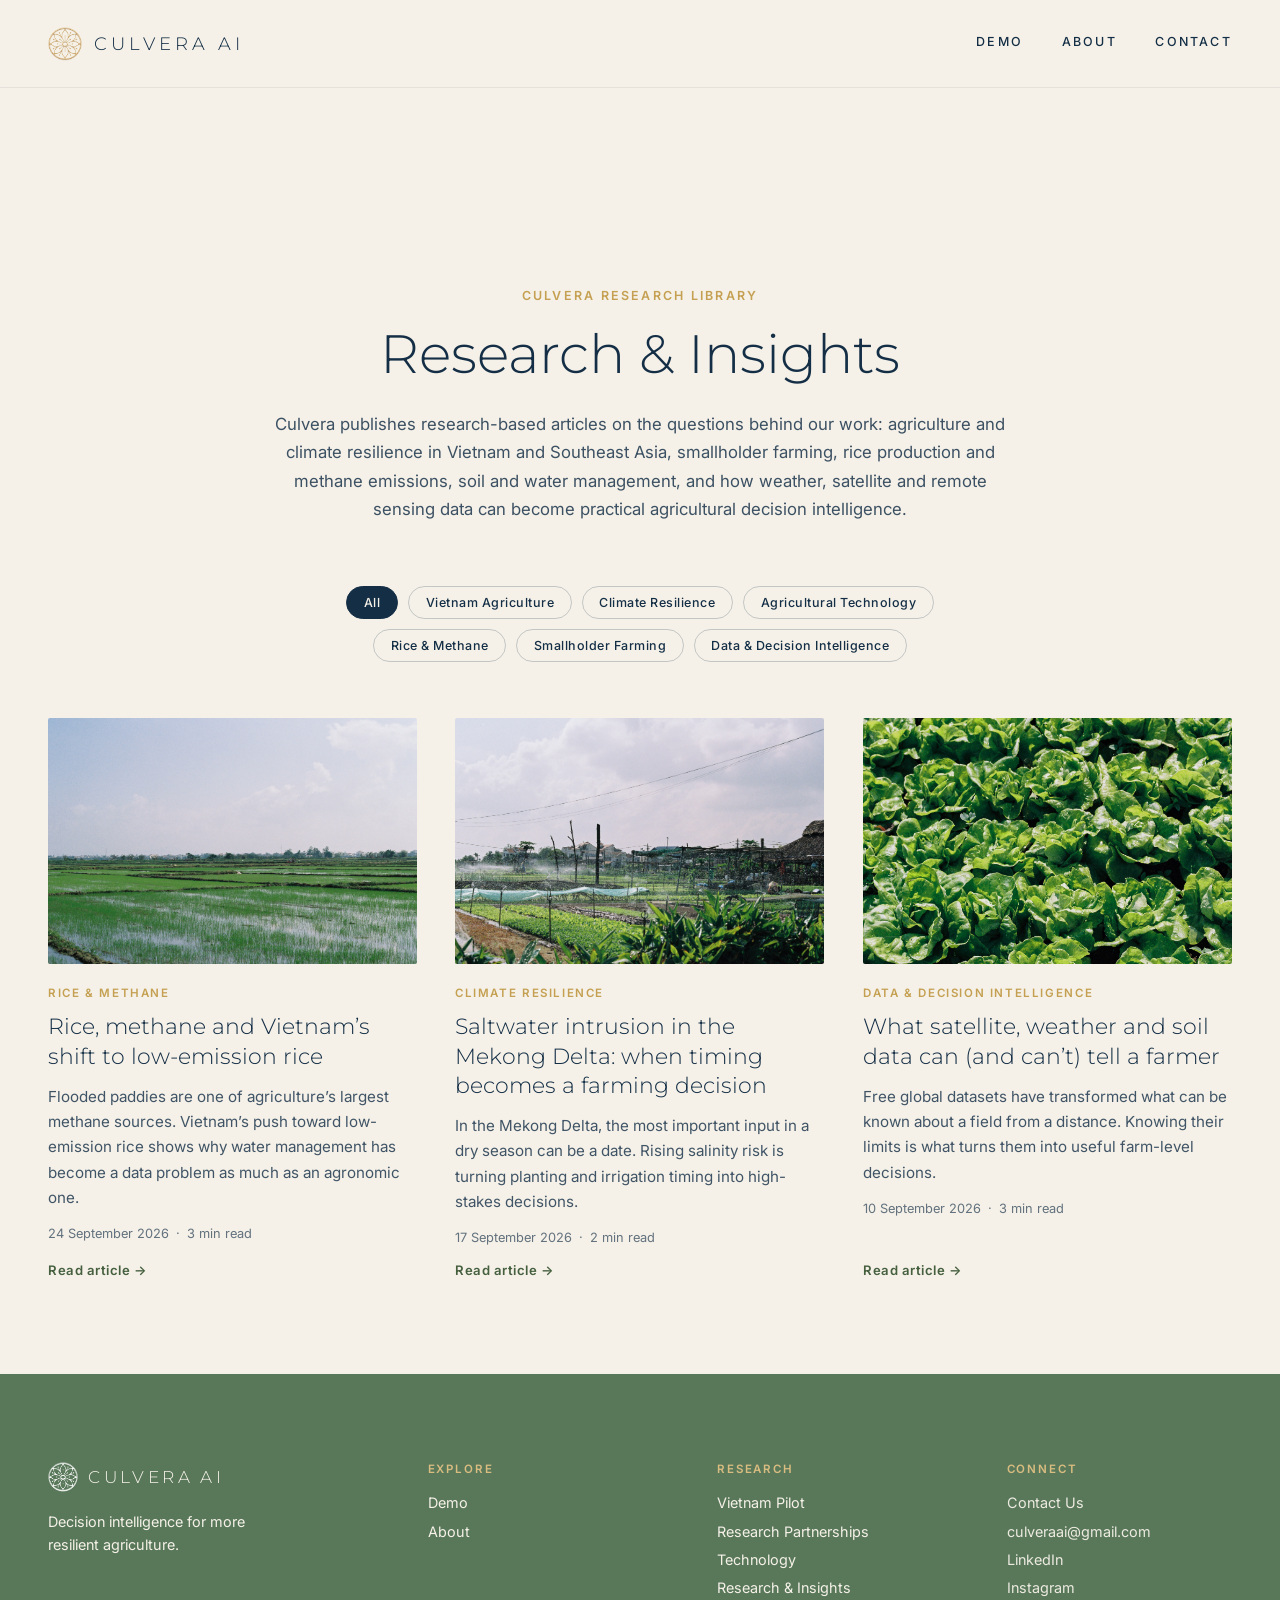
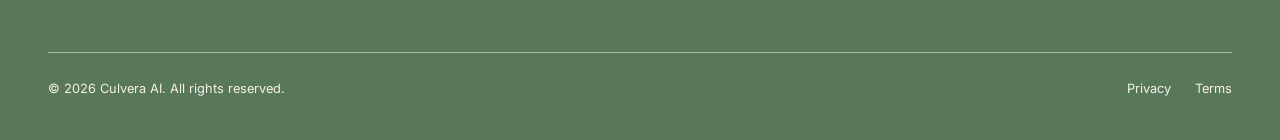
==== research-insights/index.html @ fa3dc75c "Website review updates: Research & Insights, footer, legal pages - Footer: Explore / Research / Conn" ====
<!DOCTYPE html>
<!-- GENERATED by scripts/build-research.mjs from content/research-insights/.
     Do not edit this file by hand; edit the content and re-run the script. -->
<html lang="en">
<head>
  <meta charset="UTF-8" />
  <meta name="viewport" content="width=device-width, initial-scale=1.0" />
  <title>Research &amp; Insights | Culvera AI</title>
  <meta
    name="description"
    content="Research-based articles from Culvera AI on agriculture, climate resilience, rice and methane, smallholder farming, remote sensing and agricultural decision intelligence in Vietnam and Southeast Asia."
  />
  <link rel="canonical" href="/research-insights/" />

  <meta property="og:site_name" content="Culvera AI" />
  <meta property="og:type" content="website" />
  <meta property="og:title" content="Research &amp; Insights | Culvera AI" />
  <meta property="og:description" content="Research-based articles from Culvera AI on agriculture, climate resilience, rice and methane, smallholder farming, remote sensing and agricultural decision intelligence in Vietnam and Southeast Asia." />
  <meta name="twitter:card" content="summary" />

  <link rel="preconnect" href="https://fonts.googleapis.com" />
  <link rel="preconnect" href="https://fonts.gstatic.com" crossorigin />
  <link
    href="https://fonts.googleapis.com/css2?family=Montserrat:wght@300;400;500&family=Inter:wght@400;500;600&display=swap"
    rel="stylesheet"
  />

  <link rel="stylesheet" href="../css/variables.css" />
  <link rel="stylesheet" href="../css/base.css" />
  <link rel="stylesheet" href="../css/hero.css" />
  <link rel="stylesheet" href="../css/footer.css" />
  <link rel="stylesheet" href="../css/contact.css" />
  <link rel="stylesheet" href="../css/about-sections.css" />
  <link rel="stylesheet" href="../css/editorial.css" />

  <script type="application/ld+json">
{
  "@context": "https://schema.org",
  "@type": "CollectionPage",
  "name": "Research & Insights",
  "description": "Research-based articles from Culvera AI on agriculture, climate resilience, rice and methane, smallholder farming, remote sensing and agricultural decision intelligence in Vietnam and Southeast Asia.",
  "hasPart": [
    {
      "@type": "Article",
      "headline": "Rice, methane and Vietnam’s shift to low-emission rice",
      "datePublished": "2026-09-24"
    },
    {
      "@type": "Article",
      "headline": "Saltwater intrusion in the Mekong Delta: when timing becomes a farming decision",
      "datePublished": "2026-09-17"
    },
    {
      "@type": "Article",
      "headline": "What satellite, weather and soil data can (and can’t) tell a farmer",
      "datePublished": "2026-09-10"
    }
  ]
}
  </script>
</head>
<body class="contact-page">

  <header class="site-header site-header--static">
    <a class="site-header__brand" href="../index.html">
      <img
        class="site-header__logo"
        src="../assets/images/logo-gold.png"
        alt=""
      />
      <span class="site-header__wordmark">CULVERA AI</span>
    </a>
    <nav class="site-header__nav" aria-label="Primary">
      <a href="../demo.html">DEMO</a>
      <a href="../about.html">ABOUT</a>
      <a href="../contact.html">CONTACT</a>
    </nav>
  </header>

  <main>
    <section class="contact-hero contact-section insights-hero">
      <div class="contact-hero__inner contact-hero__inner--wide">
        <p class="contact-hero__eyebrow">CULVERA RESEARCH LIBRARY</p>
        <h1 class="contact-hero__title">Research &amp; Insights</h1>
        <p class="contact-hero__body">
          Culvera publishes research-based articles on the questions behind our work:
          agriculture and climate resilience in Vietnam and Southeast Asia, smallholder
          farming, rice production and methane emissions, soil and water management, and
          how weather, satellite and remote sensing data can become practical agricultural
          decision intelligence.
        </p>
      </div>
    </section>

    <section class="contact-section insights" aria-labelledby="insights-heading">
      <h2 class="visually-hidden" id="insights-heading">Latest articles</h2>

      <div class="insights-filters" data-insights-filters role="group" aria-label="Filter articles by topic" hidden>
        <button type="button" class="insights-filter" data-topic="all" aria-pressed="true">All</button>
        <button type="button" class="insights-filter" data-topic="vietnam-agriculture" aria-pressed="false">Vietnam Agriculture</button>
        <button type="button" class="insights-filter" data-topic="climate-resilience" aria-pressed="false">Climate Resilience</button>
        <button type="button" class="insights-filter" data-topic="agricultural-technology" aria-pressed="false">Agricultural Technology</button>
        <button type="button" class="insights-filter" data-topic="rice-and-methane" aria-pressed="false">Rice &amp; Methane</button>
        <button type="button" class="insights-filter" data-topic="smallholder-farming" aria-pressed="false">Smallholder Farming</button>
        <button type="button" class="insights-filter" data-topic="data-and-decision-intelligence" aria-pressed="false">Data &amp; Decision Intelligence</button>
      </div>
      <div class="insights-grid" data-insights-grid data-reveal-group>
        <article class="insight-card" data-topics="rice-and-methane vietnam-agriculture climate-resilience">
          <div class="insight-card__media">
            <img src="../assets/images/photography/rice-paddy-wide.jpg" alt="A wide view of green rice paddies in Vietnam divided by narrow earth banks" loading="lazy" decoding="async" />
          </div>
          <div class="insight-card__body">
            <p class="insight-card__category">Rice &amp; Methane</p>
            <h3 class="insight-card__title">
              <a class="insight-card__link" href="../research-insights/rice-methane-emissions-vietnam/">Rice, methane and Vietnam’s shift to low-emission rice</a>
            </h3>
            <p class="insight-card__excerpt">Flooded paddies are one of agriculture’s largest methane sources. Vietnam’s push toward low-emission rice shows why water management has become a data problem as much as an agronomic one.</p>
            <p class="insight-card__meta">
              <time datetime="2026-09-24">24 September 2026</time>
              <span aria-hidden="true">&middot;</span>
              <span>3 min read</span>
            </p>
            <span class="insight-card__cta" aria-hidden="true">Read article &rarr;</span>
          </div>
        </article>
        <article class="insight-card" data-topics="climate-resilience vietnam-agriculture smallholder-farming">
          <div class="insight-card__media">
            <img src="../assets/images/photography/village-farm.jpg" alt="A small village farm with crops and houses beside the water in rural Vietnam" loading="lazy" decoding="async" />
          </div>
          <div class="insight-card__body">
            <p class="insight-card__category">Climate Resilience</p>
            <h3 class="insight-card__title">
              <a class="insight-card__link" href="../research-insights/mekong-delta-saltwater-intrusion/">Saltwater intrusion in the Mekong Delta: when timing becomes a farming decision</a>
            </h3>
            <p class="insight-card__excerpt">In the Mekong Delta, the most important input in a dry season can be a date. Rising salinity risk is turning planting and irrigation timing into high-stakes decisions.</p>
            <p class="insight-card__meta">
              <time datetime="2026-09-17">17 September 2026</time>
              <span aria-hidden="true">&middot;</span>
              <span>2 min read</span>
            </p>
            <span class="insight-card__cta" aria-hidden="true">Read article &rarr;</span>
          </div>
        </article>
        <article class="insight-card" data-topics="data-and-decision-intelligence agricultural-technology smallholder-farming">
          <div class="insight-card__media">
            <img src="../assets/images/photography/lettuce-rows.jpg" alt="Neat rows of young lettuce growing in dark soil on a smallholder plot" loading="lazy" decoding="async" />
          </div>
          <div class="insight-card__body">
            <p class="insight-card__category">Data &amp; Decision Intelligence</p>
            <h3 class="insight-card__title">
              <a class="insight-card__link" href="../research-insights/satellite-weather-soil-data-farm-decisions/">What satellite, weather and soil data can (and can’t) tell a farmer</a>
            </h3>
            <p class="insight-card__excerpt">Free global datasets have transformed what can be known about a field from a distance. Knowing their limits is what turns them into useful farm-level decisions.</p>
            <p class="insight-card__meta">
              <time datetime="2026-09-10">10 September 2026</time>
              <span aria-hidden="true">&middot;</span>
              <span>3 min read</span>
            </p>
            <span class="insight-card__cta" aria-hidden="true">Read article &rarr;</span>
          </div>
        </article>
      </div>
      <p class="insights-empty" data-insights-empty hidden>No articles on this topic yet.</p>
    </section>
  </main>

  <footer id="site-footer"></footer>

  <script type="module" src="../js/research-filters.js"></script>
  <script type="module" src="../js/footer.js"></script>
  <script type="module" src="../js/scroll-reveal.js"></script>
</body>
</html>
---- css/variables.css ----
/* ==========================================================================
   Culvera AI — Design Tokens & Animation Constants
   --------------------------------------------------------------------------
   Every colour, easing curve and timing value used by the hero/header intro
   lives here. Nothing below is hard-coded elsewhere — tweak a number in this
   file and the whole sequence retimes itself (hero.js reads these at runtime
   via getComputedStyle, so JS and CSS never fall out of sync).
   ========================================================================== */

:root {
  /* ---------- Brand palette ---------- */
  --color-gold: #c5a052;
  --color-gold-bright: #d9bc80;
  --color-turquoise: #48c6c2;
  --color-sand: #ded5c4;
  --color-charcoal: #263238;
  --color-black: #0b0b0a;
  --color-ink: #14130f;

  /* Extended palette — footer, interior pages (contact, about, etc.) */
  --color-navy: #142e46;
  --color-navy-deep: #0e2033;
  --color-field-green: #59785a;
  --color-field-green-deep: #46603f;
  --color-ivory: #f5f1e8;
  --color-ivory-dim: rgba(245, 241, 232, 0.55); /* decorative use only — never body text */
  --color-neutral-warm: #e3dac6; /* muted warm neutral — image/photo placeholders only */

  /* ---------- Typography ----------
     Headings: Montserrat Light everywhere (brand wordmark included).
     Body/nav/UI text: Inter. */
  --font-heading: "Montserrat", -apple-system, "Helvetica Neue", Arial, sans-serif;
  --font-nav: "Inter", -apple-system, "Helvetica Neue", Arial, sans-serif;
  --wordmark-tracking: 0.28em;
  --nav-tracking: 0.18em;

  /* ---------- Easing ----------
     Cinematic, non-bouncy curves only. */
  --ease-out-cinematic: cubic-bezier(0.22, 1, 0.36, 1);
  --ease-in-out-cinematic: cubic-bezier(0.65, 0, 0.35, 1);

  /* ---------- Hero intro timeline ----------
     Every phase below is expressed as a duration. hero.js sums these to
     schedule the sequence, so reordering/retiming the show only ever
     requires editing values here. */

  /* Phase 1 — centered gold logo.
     Three distinct, independently-tunable sizes rather than one scale plus
     a derived multiplier, so "how small it starts", "how big it sits while
     visible", and "how big it grows before dissolving" can each be tuned
     on their own: */
  --hero-logo-fade-in: 1400ms;
  --hero-logo-hold: 850ms;
  --hero-logo-fade-out: 900ms;
  --hero-logo-scale-from: 0.28; /* initial, near-invisible size */
  --hero-logo-scale-to: 0.8; /* size while fully visible / holding */
  --hero-logo-scale-exit: 1.1; /* continues growing into this as it fades out */

  /* Phase 2 — "CULVERA AI" wordmark, gold -> white */
  --hero-wordmark-fade-in: 1100ms;
  --hero-wordmark-color-shift: 1300ms;
  --hero-wordmark-hold: 750ms;
  --hero-wordmark-scale-from: 0.92;
  --hero-wordmark-scale-to: 1;

  /* Phase 2b — tagline ("Farming intelligence for the decisions that
     matter."), same centered spot, fades in as the wordmark fades out */
  --hero-tagline-fade-in: 1000ms;
  --hero-tagline-hold: 900ms;

  /* Phase 3 — collapse into the permanent header */
  --hero-header-transition: 950ms;

  /* Misc */
  --hero-scrim-opacity: 0.28;
  --header-height: 88px;
  --auto-scroll-duration: 1100ms;

  /* ---------- Scroll-reveal + interaction motion ----------
     Shared by the [data-reveal] system (js/scroll-reveal.js) and every
     hover/press micro-interaction sitewide, so retiming the whole site's
     "feel" is still a matter of editing values here, not hunting through
     every CSS file. */
  --reveal-duration: 800ms;
  --reveal-distance: 22px;
  --reveal-stagger-step: 90ms;
  --hover-lift: -4px;
  --hover-duration: 320ms;
  --press-duration: 120ms;
}

/* Reduced-motion overrides: same structural sequence, none of the scale/
   glow drama, no forced auto-scroll. hero.js also reads this media query
   directly for the auto-scroll / scale-transform behaviour it controls
   in JS rather than CSS. */
@media (prefers-reduced-motion: reduce) {
  :root {
    --hero-logo-fade-in: 500ms;
    --hero-logo-hold: 300ms;
    --hero-logo-fade-out: 400ms;
    --hero-logo-scale-from: 1;
    --hero-logo-scale-to: 1;
    --hero-logo-scale-exit: 1;

    --hero-wordmark-fade-in: 450ms;
    --hero-wordmark-color-shift: 500ms;
    --hero-wordmark-hold: 300ms;
    --hero-wordmark-scale-from: 1;
    --hero-wordmark-scale-to: 1;

    --hero-tagline-fade-in: 400ms;
    --hero-tagline-hold: 300ms;

    --hero-header-transition: 400ms;

    --reveal-duration: 1ms;
    --reveal-distance: 0px;
    --reveal-stagger-step: 0ms;
    --hover-lift: 0px;
  }
}
---- css/base.css ----
/* ==========================================================================
   Culvera AI — Base / Reset
   ========================================================================== */

*,
*::before,
*::after {
  box-sizing: border-box;
}

html,
body {
  margin: 0;
  padding: 0;
  width: 100%;
  overflow-x: hidden;
}

body {
  background: var(--color-black);
  color: var(--color-ink);
  font-family: var(--font-nav);
  -webkit-font-smoothing: antialiased;
  text-rendering: optimizeLegibility;
}

img {
  max-width: 100%;
  display: block;
}

a {
  color: inherit;
  text-decoration: none;
}

/* Visually-hidden but still available to assistive tech */
.visually-hidden {
  position: absolute;
  width: 1px;
  height: 1px;
  padding: 0;
  margin: -1px;
  overflow: hidden;
  clip: rect(0, 0, 0, 0);
  white-space: nowrap;
  border: 0;
}

/* ==========================================================================
   Scroll reveal (sitewide)
   --------------------------------------------------------------------------
   js/scroll-reveal.js adds .is-visible the first time a [data-reveal]
   element enters the viewport. A [data-reveal-group] wrapper staggers its
   children via --reveal-index, which the script sets per child. Timing
   lives in css/variables.css (collapsed to ~0 under reduced motion, so this
   degrades to "just visible" rather than skipped/broken).
   ========================================================================== */

[data-reveal] {
  opacity: 0;
  transform: translateY(var(--reveal-distance));
  transition:
    opacity var(--reveal-duration) var(--ease-out-cinematic),
    transform var(--reveal-duration) var(--ease-out-cinematic);
  transition-delay: calc(var(--reveal-index, 0) * var(--reveal-stagger-step));
  will-change: opacity, transform;
}

[data-reveal].is-visible {
  opacity: 1;
  transform: none;
}

/* Photography gets a touch more presence on the way in — a gentle settle
   rather than the plain rise used for text/cards. */
[data-reveal="media"] {
  transform: translateY(calc(var(--reveal-distance) * 0.6)) scale(1.035);
}
---- css/hero.css ----
/* ==========================================================================
   Culvera AI — Hero / Header Intro
   --------------------------------------------------------------------------
   Visual states are driven entirely by a single attribute, [data-hero-stage],
   set on <body> by js/hero.js. Nothing here animates on its own timer — CSS
   only reacts to the current stage, so the whole show can be re-sequenced
   from hero.js without ever touching this file.

   Stages, in order:
     initial        -> nothing but video is visible
     logo           -> centered gold logo fades/scales in, then holds
     logo-out       -> logo fades out (continues a slight scale-up)
     wordmark-gold  -> "CULVERA AI" fades in, centered, in brand gold
     wordmark-white -> wordmark shifts colour from gold to white, then holds
     tagline        -> wordmark fades out; the tagline fades in, centered
     header         -> tagline fades out; header brand + nav fade in
     done           -> resting state, identical visually to "header"
   ========================================================================== */

/* ---------------------------------------------------------------------- */
/* Hero section                                                            */
/* ---------------------------------------------------------------------- */

.hero {
  position: relative;
  width: 100%;
  height: 100vh;
  min-height: 100vh;
  overflow: hidden;
  background: var(--color-black);
}

.hero__video {
  position: absolute;
  inset: 0;
  width: 100%;
  height: 100%;
  object-fit: cover;
  object-position: center;
  z-index: 0;
}

/* Never show native media chrome on the background video — in particular
   the large play button iOS Safari overlays when autoplay is deferred. */
.hero__video::-webkit-media-controls,
.hero__video::-webkit-media-controls-panel,
.hero__video::-webkit-media-controls-overlay-play-button,
.hero__video::-webkit-media-controls-start-playback-button {
  display: none !important;
  -webkit-appearance: none;
}

/* Soft gradient so the centered wordmark / header stay legible over bright
   footage. Kept subtle — this is not meant to darken the video materially. */
.hero__scrim {
  position: absolute;
  inset: 0;
  z-index: 1;
  pointer-events: none;
  background: linear-gradient(
    to bottom,
    rgba(0, 0, 0, calc(var(--hero-scrim-opacity) * 0.9)) 0%,
    rgba(0, 0, 0, calc(var(--hero-scrim-opacity) * 0.35)) 28%,
    rgba(0, 0, 0, calc(var(--hero-scrim-opacity) * 0.35)) 72%,
    rgba(0, 0, 0, calc(var(--hero-scrim-opacity) * 0.9)) 100%
  );
}

/* ---------------------------------------------------------------------- */
/* Centerstage: logo + wordmark share one dead-center anchor point         */
/* ---------------------------------------------------------------------- */

.hero__centerstage {
  position: absolute;
  inset: 0;
  z-index: 2;
  display: flex;
  align-items: center;
  justify-content: center;
  pointer-events: none;
}

.hero__logo,
.hero__wordmark,
.hero__tagline {
  position: absolute;
  top: 50%;
  left: 50%;
  will-change: opacity, transform;
}

.hero__logo {
  width: min(22vw, 180px);
  min-width: 96px;
  transform: translate(-50%, -50%) scale(var(--hero-logo-scale-from));
  opacity: 0;
  transition:
    opacity var(--hero-logo-fade-out) var(--ease-out-cinematic),
    transform var(--hero-logo-fade-out) var(--ease-out-cinematic);
}

body[data-hero-stage="logo"] .hero__logo {
  opacity: 1;
  transform: translate(-50%, -50%) scale(var(--hero-logo-scale-to));
  transition:
    opacity var(--hero-logo-fade-in) var(--ease-out-cinematic),
    transform var(--hero-logo-fade-in) var(--ease-out-cinematic);
}

/* logo-out and every stage after it: hidden, having drifted slightly larger */
body[data-hero-stage="logo-out"] .hero__logo,
body[data-hero-stage="wordmark-gold"] .hero__logo,
body[data-hero-stage="wordmark-white"] .hero__logo,
body[data-hero-stage="header"] .hero__logo,
body[data-hero-stage="done"] .hero__logo {
  opacity: 0;
  transform: translate(-50%, -50%) scale(var(--hero-logo-scale-exit));
}

.hero__wordmark {
  font-family: var(--font-heading);
  font-weight: 300;
  font-size: clamp(2.1rem, 5.5vw, 4.25rem);
  letter-spacing: var(--wordmark-tracking);
  white-space: nowrap;
  color: var(--color-gold);
  opacity: 0;
  transform: translate(-50%, -50%) scale(var(--hero-wordmark-scale-from));
  transition:
    opacity var(--hero-header-transition) var(--ease-out-cinematic),
    transform var(--hero-header-transition) var(--ease-out-cinematic),
    color var(--hero-wordmark-color-shift) var(--ease-in-out-cinematic);
}

body[data-hero-stage="wordmark-gold"] .hero__wordmark {
  opacity: 1;
  color: var(--color-gold);
  transform: translate(-50%, -50%) scale(var(--hero-wordmark-scale-to));
  transition:
    opacity var(--hero-wordmark-fade-in) var(--ease-out-cinematic),
    transform var(--hero-wordmark-fade-in) var(--ease-out-cinematic);
}

body[data-hero-stage="wordmark-white"] .hero__wordmark {
  opacity: 1;
  color: var(--color-ivory);
  transform: translate(-50%, -50%) scale(var(--hero-wordmark-scale-to));
  transition: color var(--hero-wordmark-color-shift) var(--ease-in-out-cinematic);
}

/* tagline and every stage after it: wordmark dissolves back out, mirroring
   the logo's exit */
body[data-hero-stage="tagline"] .hero__wordmark,
body[data-hero-stage="header"] .hero__wordmark,
body[data-hero-stage="done"] .hero__wordmark {
  opacity: 0;
  color: var(--color-ivory);
  transform: translate(-50%, -50%) scale(calc(var(--hero-wordmark-scale-to) * 1.06));
  transition:
    opacity var(--hero-tagline-fade-in) var(--ease-out-cinematic),
    transform var(--hero-tagline-fade-in) var(--ease-out-cinematic);
}

/* The tagline shares the wordmark's exact centered spot and fades in as
   the wordmark fades out. */
.hero__tagline {
  font-family: var(--font-heading);
  font-weight: 300;
  font-size: clamp(1.2rem, 3vw, 1.9rem);
  line-height: 1.35;
  letter-spacing: 0.01em;
  color: var(--color-ivory);
  text-align: center;
  max-width: min(90vw, 40rem);
  opacity: 0;
  transform: translate(-50%, -50%) scale(0.97);
  transition:
    opacity var(--hero-header-transition) var(--ease-out-cinematic),
    transform var(--hero-header-transition) var(--ease-out-cinematic);
}

body[data-hero-stage="tagline"] .hero__tagline {
  opacity: 1;
  transform: translate(-50%, -50%) scale(1);
  transition:
    opacity var(--hero-tagline-fade-in) var(--ease-out-cinematic),
    transform var(--hero-tagline-fade-in) var(--ease-out-cinematic);
}

/* ---------------------------------------------------------------------- */
/* Permanent header (brand mark + nav)                                     */
/* ---------------------------------------------------------------------- */

.site-header {
  position: fixed;
  top: 0;
  left: 0;
  right: 0;
  z-index: 10;
  height: var(--header-height);
  display: flex;
  align-items: center;
  justify-content: space-between;
  padding: 0 clamp(1.25rem, 4vw, 3rem);
  background: transparent;
  pointer-events: none;
}

.site-header__brand,
.site-header__nav {
  opacity: 0;
  transform: translateY(-8px);
  transition:
    opacity var(--hero-header-transition) var(--ease-out-cinematic),
    transform var(--hero-header-transition) var(--ease-out-cinematic);
}

body[data-hero-stage="header"] .site-header,
body[data-hero-stage="done"] .site-header {
  pointer-events: auto;
}

body[data-hero-stage="header"] .site-header__brand,
body[data-hero-stage="done"] .site-header__brand {
  opacity: 1;
  transform: translateY(0);
}

body[data-hero-stage="header"] .site-header__nav,
body[data-hero-stage="done"] .site-header__nav {
  opacity: 1;
  transform: translateY(0);
  transition-delay: 120ms; /* nav settles a beat after the brand mark */
}

.site-header__brand {
  display: flex;
  align-items: center;
  gap: 0.75rem;
  text-decoration: none;
  color: inherit;
  transition: opacity 220ms var(--ease-out-cinematic);
}

.site-header__brand:hover,
.site-header__brand:focus-visible {
  opacity: 0.85;
}

.site-header__logo {
  width: 34px;
  height: 34px;
}

.site-header__wordmark {
  font-family: var(--font-heading);
  font-weight: 300;
  font-size: 1.15rem;
  letter-spacing: 0.22em;
  color: var(--color-ivory);
  white-space: nowrap;
}

.site-header__nav {
  display: flex;
  align-items: center;
  gap: clamp(1.25rem, 3vw, 2.5rem);
}

.site-header__nav a {
  position: relative;
  display: inline-block;
  padding-bottom: 0.3rem;
  font-family: var(--font-nav);
  font-size: 0.78rem;
  font-weight: 500;
  letter-spacing: var(--nav-tracking);
  color: var(--color-ivory);
  opacity: 0.9;
  transition: opacity 220ms var(--ease-out-cinematic);
}

.site-header__nav a::after {
  content: "";
  position: absolute;
  left: 0;
  bottom: 0;
  width: 100%;
  height: 1px;
  background: currentColor;
  transform: scaleX(0);
  transform-origin: right;
  transition: transform 280ms var(--ease-out-cinematic);
}

.site-header__nav a:hover,
.site-header__nav a:focus-visible {
  opacity: 1;
}

.site-header__nav a:hover::after,
.site-header__nav a:focus-visible::after,
.site-header__nav a[aria-current="page"]::after {
  transform: scaleX(1);
  transform-origin: left;
}

@media (max-width: 560px) {
  .site-header__wordmark {
    font-size: 0.95rem;
  }
  .site-header__nav {
    gap: 1rem;
  }
  .site-header__nav a {
    font-size: 0.68rem;
  }
}

/* Below ~480px there isn't room for brand + full nav on one line without
   crowding or wrapping mid-word — stack into two centered rows instead of
   shrinking type past legibility. */
@media (max-width: 480px) {
  .site-header {
    flex-wrap: wrap;
    justify-content: center;
    row-gap: 0.5rem;
    height: auto;
    padding-top: 0.85rem;
    padding-bottom: 0.85rem;
  }

  .site-header__brand {
    order: 1;
  }

  .site-header__nav {
    order: 2;
    width: 100%;
    justify-content: center;
  }
}
---- css/footer.css ----
/* ==========================================================================
   Culvera AI — Global Footer
   --------------------------------------------------------------------------
   Rendered by js/footer.js from js/footer-data.js into <footer id="site-footer">.
   Field Green background, Warm Ivory text, gold reserved for small accents
   and hover states only — restrained, editorial, not a generic SaaS footer.
   ========================================================================== */

.site-footer {
  background: var(--color-field-green);
  color: var(--color-ivory);
}

.site-footer__inner {
  max-width: 1320px;
  margin: 0 auto;
  padding: clamp(3.5rem, 7vw, 5.5rem) clamp(1.5rem, 4vw, 3rem) clamp(2rem, 4vw, 2.75rem);
}

.site-footer__top {
  display: grid;
  grid-template-columns: 1.4fr 1fr 1fr 1fr;
  gap: clamp(2.5rem, 5vw, 4rem);
}

/* ---------------------------------------------------------------------- */
/* Brand column                                                            */
/* ---------------------------------------------------------------------- */

.site-footer__brand {
  display: inline-flex;
  align-items: center;
  gap: 0.65rem;
  margin-bottom: 1.1rem;
}

.site-footer__logo {
  width: 30px;
  height: 30px;
}

.site-footer__wordmark {
  font-family: var(--font-heading);
  font-weight: 300;
  font-size: 1.05rem;
  letter-spacing: 0.2em;
  color: var(--color-ivory);
}

.site-footer__tagline {
  font-family: var(--font-nav);
  font-size: 0.9rem;
  line-height: 1.6;
  color: var(--color-ivory);
  max-width: 26ch;
  margin: 0;
}

/* ---------------------------------------------------------------------- */
/* Link columns                                                            */
/* ---------------------------------------------------------------------- */

.site-footer__heading {
  font-family: var(--font-nav);
  font-size: 0.72rem;
  font-weight: 600;
  letter-spacing: 0.16em;
  text-transform: uppercase;
  color: var(--color-gold-bright);
  margin: 0 0 1.15rem;
}

.site-footer__list {
  list-style: none;
  margin: 0;
  padding: 0;
  display: flex;
  flex-direction: column;
  gap: 0.7rem;
}

.site-footer__list a,
.site-footer__list li {
  font-family: var(--font-nav);
  font-size: 0.9rem;
  color: var(--color-ivory);
}

.site-footer__list a {
  transition: color 220ms var(--ease-out-cinematic);
}

.site-footer__list a:hover,
.site-footer__list a:focus-visible {
  color: var(--color-gold-bright);
}

.site-footer__col--contact .site-footer__list li {
  opacity: 0.95;
}

/* ---------------------------------------------------------------------- */
/* Divider + bottom bar                                                    */
/* ---------------------------------------------------------------------- */

.site-footer__divider {
  height: 1px;
  background: var(--color-ivory-dim);
  margin: clamp(2.5rem, 5vw, 3.5rem) 0 1.75rem;
}

.site-footer__bottom {
  display: flex;
  align-items: center;
  justify-content: space-between;
  gap: 1.5rem;
  flex-wrap: wrap;
}

.site-footer__copyright {
  font-family: var(--font-nav);
  font-size: 0.8rem;
  color: var(--color-ivory);
  margin: 0;
}

.site-footer__legal {
  display: flex;
  gap: 1.5rem;
}

.site-footer__legal a {
  font-family: var(--font-nav);
  font-size: 0.8rem;
  color: var(--color-ivory);
  transition: color 220ms var(--ease-out-cinematic);
}

.site-footer__legal a:hover,
.site-footer__legal a:focus-visible {
  color: var(--color-gold-bright);
}

/* ---------------------------------------------------------------------- */
/* Responsive                                                              */
/* ---------------------------------------------------------------------- */

@media (max-width: 900px) {
  .site-footer__top {
    grid-template-columns: 1fr 1fr;
    row-gap: 2.75rem;
  }
  .site-footer__col--brand {
    grid-column: 1 / -1;
  }
}

@media (max-width: 560px) {
  .site-footer__top {
    grid-template-columns: 1fr;
    row-gap: 2.5rem;
  }
  .site-footer__bottom {
    flex-direction: column;
    align-items: flex-start;
    gap: 1rem;
  }
}
---- css/contact.css ----
/* ==========================================================================
   Culvera AI — Contact page
   --------------------------------------------------------------------------
   Warm Ivory ground, Deep Navy typography, Field Green as a secondary
   accent, gold reserved for small details (eyebrow, focus rings, markers).
   Restrained: thin dividers, understated inputs, no cards, no gradients.
   ========================================================================== */

body.contact-page {
  background: var(--color-ivory);
  color: var(--color-navy);
}

.contact-page main {
  padding-top: var(--header-height);
}

/* ---------------------------------------------------------------------- */
/* Static header variant — same markup/classes as the hero header, just   */
/* always visible and recoloured for a light, non-video background.        */
/* (hero.css is left untouched; this is additive, page-scoped.)            */
/* ---------------------------------------------------------------------- */

.site-header--static {
  position: sticky;
  background: rgba(245, 241, 232, 0.92);
  backdrop-filter: blur(6px);
  border-bottom: 1px solid rgba(30, 42, 53, 0.08);
  /* hero.css defaults .site-header to pointer-events: none and only
     re-enables it for body[data-hero-stage="header"|"done"] — which only
     ever exists on index.html. Every page using this static variant needs
     its own override, or the header is genuinely unclickable. */
  pointer-events: auto;
}

.site-header--static .site-header__brand,
.site-header--static .site-header__nav {
  opacity: 1;
  transform: none;
  transition: none;
}

.site-header--static .site-header__wordmark {
  color: var(--color-navy);
}

.site-header--static .site-header__nav a {
  color: var(--color-navy);
  opacity: 1;
}

.site-header--static .site-header__nav a:hover,
.site-header--static .site-header__nav a:focus-visible {
  color: var(--color-field-green-deep);
}

.site-header--static .site-header__nav a[aria-current="page"] {
  color: var(--color-gold);
}

/* ---------------------------------------------------------------------- */
/* Section shell                                                           */
/* ---------------------------------------------------------------------- */

.contact-section {
  max-width: 1320px;
  margin: 0 auto;
  padding: clamp(3rem, 6vw, 5rem) clamp(1.5rem, 4vw, 3rem);
}

/* ---------------------------------------------------------------------- */
/* About page — full-bleed photo hero with overlaid text                   */
/* ---------------------------------------------------------------------- */

.about-photo-hero {
  position: relative;
  width: 100%;
  min-height: 85vh;
  display: flex;
  align-items: center;
  justify-content: center;
  overflow: hidden;
}

.about-photo-hero__media {
  position: absolute;
  inset: 0;
}

.about-photo-hero__media img {
  width: 100%;
  height: 100%;
  object-fit: cover;
  display: block;
}

.about-photo-hero__scrim {
  position: absolute;
  inset: 0;
  background: linear-gradient(
    to bottom,
    rgba(14, 32, 51, 0.75) 0%,
    rgba(14, 32, 51, 0.4) 45%,
    rgba(14, 32, 51, 0.75) 100%
  );
}

.about-photo-hero__content {
  position: relative;
  z-index: 1;
  max-width: 66rem;
  text-align: center;
  padding: clamp(6rem, 12vw, 9rem) clamp(1.5rem, 4vw, 3rem);
}

.about-photo-hero__eyebrow {
  font-family: var(--font-nav);
  font-size: 0.78rem;
  font-weight: 600;
  letter-spacing: var(--nav-tracking);
  color: var(--color-gold-bright);
  margin: 0 0 1.25rem;
}

.about-photo-hero__title {
  font-family: var(--font-heading);
  font-weight: 300;
  font-size: clamp(2.2rem, 4.8vw, 3.4rem);
  line-height: 1.15;
  color: var(--color-ivory);
  margin: 0 0 1.5rem;
}

.about-photo-hero__body {
  font-family: var(--font-nav);
  font-size: 1.05rem;
  line-height: 1.7;
  color: var(--color-ivory);
  opacity: 0.92;
  margin: 0 auto 1.25rem;
  max-width: 46rem;
}

.about-photo-hero__body:last-child {
  margin-bottom: 0;
}

/* ---------------------------------------------------------------------- */
/* Contact hero / editorial intro                                          */
/* ---------------------------------------------------------------------- */

.contact-hero {
  padding-top: clamp(4.5rem, 9vw, 7rem);
  padding-bottom: clamp(2rem, 4vw, 3rem);
  text-align: center;
}

.contact-hero__inner {
  max-width: 66rem;
  margin: 0 auto;
}

.contact-hero__eyebrow {
  font-family: var(--font-nav);
  font-size: 0.78rem;
  font-weight: 600;
  letter-spacing: var(--nav-tracking);
  color: var(--color-gold);
  margin: 0 0 1.25rem;
}

.contact-hero__title {
  font-family: var(--font-heading);
  font-weight: 300;
  font-size: clamp(2.2rem, 4.8vw, 3.4rem);
  line-height: 1.15;
  color: var(--color-navy);
  margin: 0 0 1.5rem;
}

/* Contact page heading — sized/widened to stay on one line on any screen
   roomy enough for a heading this size at all; still wraps gracefully on
   the smallest phones rather than overflowing. */
.contact-hero__title--nowrap {
  font-size: clamp(1.5rem, 4.4vw, 2.9rem);
}

.contact-hero__inner--wide {
  max-width: 54rem;
}

@media (min-width: 540px) {
  .contact-hero__title--nowrap {
    white-space: nowrap;
  }
}

.contact-hero__body {
  font-family: var(--font-nav);
  font-size: 1.05rem;
  line-height: 1.7;
  color: var(--color-navy);
  opacity: 0.82;
  margin: 0 auto;
  max-width: 46rem;
}

.contact-hero__links {
  font-family: var(--font-nav);
  font-size: 0.92rem;
  color: var(--color-navy);
  opacity: 0.75;
  margin: 1.75rem 0 0;
}

.contact-hero__links a {
  color: var(--color-field-green-deep);
  text-underline-offset: 3px;
  text-decoration: underline;
  text-decoration-color: rgba(89, 120, 90, 0.35);
}

.contact-hero__links a:hover,
.contact-hero__links a:focus-visible {
  color: var(--color-gold);
  text-decoration-color: currentColor;
}

/* ---------------------------------------------------------------------- */
/* Contact info + form — two columns                                       */
/* ---------------------------------------------------------------------- */

.contact-grid {
  display: grid;
  grid-template-columns: minmax(0, 0.85fr) minmax(0, 1.15fr);
  gap: clamp(3rem, 6vw, 5.5rem);
  align-items: start;
}

.contact-info__heading {
  font-family: var(--font-heading);
  font-weight: 300;
  font-size: clamp(1.6rem, 3vw, 2rem);
  color: var(--color-navy);
  margin: 0 0 1rem;
}

.contact-info__body {
  font-family: var(--font-nav);
  font-size: 0.98rem;
  line-height: 1.7;
  color: var(--color-navy);
  opacity: 0.82;
  margin: 0 0 2.25rem;
  max-width: 34rem;
}

.contact-info__list {
  display: grid;
  gap: 1.5rem;
  margin: 0 0 2rem;
  padding: 0;
}

.contact-info__list dt {
  font-family: var(--font-nav);
  font-size: 0.72rem;
  font-weight: 600;
  letter-spacing: 0.14em;
  text-transform: uppercase;
  color: var(--color-field-green-deep);
  margin: 0 0 0.3rem;
}

.contact-info__list dd {
  font-family: var(--font-nav);
  font-size: 1.02rem;
  color: var(--color-navy);
  margin: 0;
}

.contact-info__list a {
  color: var(--color-navy);
  border-bottom: 1px solid rgba(30, 42, 53, 0.25);
  transition: color 220ms var(--ease-out-cinematic), border-color 220ms var(--ease-out-cinematic);
}

.contact-info__list a:hover,
.contact-info__list a:focus-visible {
  color: var(--color-gold);
  border-color: currentColor;
}

.contact-info__note {
  font-family: var(--font-nav);
  font-size: 0.85rem;
  color: var(--color-navy);
  opacity: 0.6;
  padding-top: 1.5rem;
  border-top: 1px solid rgba(30, 42, 53, 0.12);
}

/* ---------------------------------------------------------------------- */
/* Form                                                                    */
/* ---------------------------------------------------------------------- */

.contact-form {
  display: grid;
  gap: 1.4rem;
}

.contact-form__row {
  display: grid;
  grid-template-columns: 1fr 1fr;
  gap: 1.4rem;
}

.form-field {
  display: flex;
  flex-direction: column;
  gap: 0.5rem;
}

.form-field label {
  font-family: var(--font-nav);
  font-size: 0.78rem;
  font-weight: 600;
  letter-spacing: 0.06em;
  color: var(--color-navy);
}

.form-field .form-field__optional {
  font-weight: 400;
  opacity: 0.55;
  text-transform: none;
  letter-spacing: 0;
}

.form-field input,
.form-field select,
.form-field textarea {
  font-family: var(--font-nav);
  font-size: 0.98rem;
  color: var(--color-navy);
  background: transparent;
  border: 1px solid rgba(30, 42, 53, 0.28);
  border-radius: 4px;
  padding: 0.75rem 0.9rem;
  transition: border-color 200ms var(--ease-out-cinematic), box-shadow 200ms var(--ease-out-cinematic);
}

.form-field textarea {
  resize: vertical;
  min-height: 8.5rem;
}

.form-field input::placeholder,
.form-field textarea::placeholder {
  color: rgba(30, 42, 53, 0.4);
}

.form-field input:hover,
.form-field select:hover,
.form-field textarea:hover {
  border-color: rgba(30, 42, 53, 0.45);
}

.form-field input:focus-visible,
.form-field select:focus-visible,
.form-field textarea:focus-visible {
  outline: none;
  border-color: var(--color-gold);
  box-shadow: 0 0 0 3px rgba(205, 164, 94, 0.18);
}

.form-field input[aria-invalid="true"],
.form-field select[aria-invalid="true"],
.form-field textarea[aria-invalid="true"] {
  border-color: #b0453a;
}

.form-field__error {
  min-height: 1.1em;
  font-family: var(--font-nav);
  font-size: 0.8rem;
  color: #b0453a;
}

.contact-form__submit {
  display: flex;
  align-items: center;
  gap: 1.25rem;
  margin-top: 0.5rem;
}

.contact-form__button {
  font-family: var(--font-nav);
  font-size: 0.82rem;
  font-weight: 600;
  letter-spacing: 0.14em;
  text-transform: uppercase;
  color: var(--color-ivory);
  background: var(--color-navy);
  border: none;
  border-radius: 4px;
  padding: 0.95rem 2.1rem;
  cursor: pointer;
  transition: background var(--hover-duration) var(--ease-out-cinematic), transform var(--hover-duration) var(--ease-out-cinematic), box-shadow var(--hover-duration) var(--ease-out-cinematic);
}

.contact-form__button:hover,
.contact-form__button:focus-visible {
  background: var(--color-field-green-deep);
  transform: translateY(var(--hover-lift));
  box-shadow: 0 14px 28px -18px rgba(20, 46, 70, 0.5);
}

.contact-form__button:active {
  transform: translateY(calc(var(--hover-lift) * 0.35));
  transition-duration: var(--press-duration);
}

.contact-form__button:disabled {
  cursor: progress;
  opacity: 0.75;
  transform: none;
  box-shadow: none;
}

.contact-form__status {
  font-family: var(--font-nav);
  font-size: 0.88rem;
  min-height: 1.4em;
}

.contact-form__status[data-tone="success"] {
  color: var(--color-field-green-deep);
}

.contact-form__status[data-tone="error"] {
  color: #b0453a;
}

@media (max-width: 900px) {
  .contact-grid {
    grid-template-columns: 1fr;
    gap: 3rem;
  }
}

@media (max-width: 560px) {
  .contact-form__row {
    grid-template-columns: 1fr;
  }
}

/* ---------------------------------------------------------------------- */
/* FAQ                                                                     */
/* ---------------------------------------------------------------------- */

.faq-section {
  border-top: 1px solid rgba(30, 42, 53, 0.12);
}

.faq-section__heading {
  font-family: var(--font-heading);
  font-weight: 300;
  font-size: clamp(1.8rem, 3.5vw, 2.4rem);
  color: var(--color-navy);
  margin: 0 0 0.85rem;
  text-align: center;
}

.faq-section__intro {
  font-family: var(--font-nav);
  font-size: 1rem;
  color: var(--color-navy);
  opacity: 0.78;
  text-align: center;
  max-width: 46rem;
  margin: 0 auto 3rem;
}

.faq-list {
  max-width: 48rem;
  margin: 0 auto;
  display: flex;
  flex-direction: column;
}

.faq-item {
  border-bottom: 1px solid rgba(30, 42, 53, 0.14);
}

.faq-item summary {
  list-style: none;
  cursor: pointer;
  display: flex;
  align-items: center;
  justify-content: space-between;
  gap: 1.5rem;
  padding: 1.35rem 0.15rem;
  border-radius: 4px;
  transition: padding-left var(--hover-duration) var(--ease-out-cinematic), background var(--hover-duration) var(--ease-out-cinematic);
}

.faq-item summary:hover,
.faq-item summary:focus-visible {
  padding-left: 0.6rem;
  background: rgba(197, 160, 82, 0.06);
}

.faq-item summary:focus-visible {
  outline: 2px solid var(--color-gold);
  outline-offset: -2px;
}

.faq-item summary::-webkit-details-marker {
  display: none;
}

.faq-item summary h3 {
  font-family: var(--font-nav);
  font-size: 1rem;
  font-weight: 600;
  color: var(--color-navy);
  margin: 0;
}

.faq-item__icon {
  flex: none;
  width: 1rem;
  height: 1rem;
  position: relative;
}

.faq-item__icon::before,
.faq-item__icon::after {
  content: "";
  position: absolute;
  background: var(--color-gold);
  border-radius: 1px;
  transition: transform 260ms var(--ease-in-out-cinematic);
}

.faq-item__icon::before {
  top: 50%;
  left: 0;
  width: 100%;
  height: 1.5px;
  transform: translateY(-50%);
}

.faq-item__icon::after {
  left: 50%;
  top: 0;
  height: 100%;
  width: 1.5px;
  transform: translateX(-50%);
}

.faq-item[open] .faq-item__icon::after {
  transform: translateX(-50%) rotate(90deg) scaleY(0);
}

.faq-item__answer p {
  font-family: var(--font-nav);
  font-size: 0.95rem;
  line-height: 1.7;
  color: var(--color-navy);
  opacity: 0.82;
  margin: 0;
  padding: 0 0.15rem 1.5rem;
  max-width: 48rem;
}
---- css/about-sections.css ----
/* ==========================================================================
   Culvera AI — "About the company" sections
   --------------------------------------------------------------------------
   Shared by the homepage (directly below the hero) and the About page.
   Rendered by js/components/why-culvera.js, why-vietnam.js, goals-section.js,
   tech-statement.js and founder-grid.js from js/data/*.js.

   Warm Ivory throughout, Deep Navy for type, Field Green + Gold reserved
   for small accents. No cards, no gradients — rhythm comes from generous
   spacing, a consistent content width, and thin dividers between sections.
   ========================================================================== */

.why-culvera-section,
.why-vietnam-section,
.goals-section,
.tech-statement,
.founders-section {
  background: var(--color-ivory);
}

.section-inner {
  max-width: 1320px;
  margin: 0 auto;
  padding-left: clamp(1.5rem, 4vw, 3rem);
  padding-right: clamp(1.5rem, 4vw, 3rem);
}

.eyebrow {
  font-family: var(--font-nav);
  font-size: 0.78rem;
  font-weight: 600;
  letter-spacing: var(--nav-tracking);
  color: var(--color-gold);
  margin: 0 0 1.25rem;
}

/* ---------------------------------------------------------------------- */
/* Why Culvera — centered editorial intro                                  */
/* ---------------------------------------------------------------------- */

.why-culvera-section {
  padding: clamp(5rem, 10vw, 8rem) 0 clamp(4rem, 8vw, 6rem);
  text-align: center;
}

.why-culvera__inner {
  max-width: 54rem;
}

.why-culvera-section .eyebrow {
  text-align: center;
}

.why-culvera__heading {
  font-family: var(--font-heading);
  font-weight: 300;
  font-size: clamp(2rem, 4.5vw, 3rem);
  line-height: 1.2;
  color: var(--color-navy);
  margin: 0 0 2.25rem;
}

.why-culvera__body {
  display: grid;
  gap: 1.4rem;
  text-align: left;
}

.why-culvera__body p {
  font-family: var(--font-nav);
  font-size: 1.02rem;
  line-height: 1.75;
  color: var(--color-navy);
  opacity: 0.82;
  margin: 0;
}

/* Make Culvera's short standalone line ("...help close that gap.") read as
   its own beat rather than blending into the paragraph above/below it. */
.why-culvera__body p:nth-child(2) {
  font-family: var(--font-heading);
  font-size: 1.25rem;
  color: var(--color-field-green-deep);
  opacity: 1;
  text-align: center;
  margin: 0.5rem 0;
}

/* ---------------------------------------------------------------------- */
/* Why Vietnam — full-width heading, small photo left / centered copy right */
/* ---------------------------------------------------------------------- */

.why-vietnam-section {
  padding: clamp(4rem, 8vw, 6rem) 0;
  border-top: 1px solid rgba(30, 42, 53, 0.1);
}

/* Sized to its content (fixed photo width + a capped text width) rather
   than stretched across the full section, then centered as one block —
   that's what keeps the gap from the left screen edge to the photo equal
   to the gap from the right screen edge to the text, instead of the text
   column stretching to fill leftover space on one side only. */
.why-vietnam__grid {
  display: grid;
  grid-template-columns: 16rem minmax(0, 48rem);
  gap: clamp(2rem, 5vw, 3.5rem);
  align-items: start;
  margin-top: clamp(2rem, 5vw, 3rem);
  width: fit-content;
  margin-left: auto;
  margin-right: auto;
}

.why-vietnam__heading {
  font-family: var(--font-heading);
  font-weight: 300;
  font-size: clamp(1.8rem, 3.5vw, 2.4rem);
  color: var(--color-navy);
  margin: 0 auto;
  max-width: 44rem;
  text-align: center;
}

/* Small, uncropped photo — kept at its natural portrait shape and its own
   natural height rather than stretched to match the text column. */
.why-vietnam__media {
  margin: 0;
}

.why-vietnam__media img {
  width: 100%;
  height: auto;
  display: block;
}

.why-vietnam__body {
  display: grid;
  gap: 1.4rem;
  text-align: left;
}

.why-vietnam__body p {
  font-family: var(--font-nav);
  font-size: 1rem;
  line-height: 1.75;
  color: var(--color-navy);
  opacity: 0.82;
  margin: 0;
  max-width: 48rem;
}

@media (max-width: 800px) {
  .why-vietnam__grid {
    grid-template-columns: 1fr;
    gap: 1.75rem;
    width: auto;
    margin-left: 0;
    margin-right: 0;
  }

  .why-vietnam__media {
    max-width: 16rem;
  }
}

/* Mobile only: centre the stacked photo within the content width. */
@media (max-width: 560px) {
  .why-vietnam__media {
    margin-left: auto;
    margin-right: auto;
  }
}

/* ---------------------------------------------------------------------- */
/* Our Goal                                                                 */
/* ---------------------------------------------------------------------- */

.goals-section {
  padding: clamp(4rem, 8vw, 6rem) 0;
  border-top: 1px solid rgba(30, 42, 53, 0.1);
}

.goals__intro {
  text-align: center;
  max-width: 48rem;
  margin-bottom: clamp(3rem, 6vw, 4.5rem);
}

.goals-section .eyebrow {
  text-align: center;
}

.goals__statement {
  font-family: var(--font-heading);
  font-weight: 300;
  font-size: clamp(1.9rem, 4vw, 2.6rem);
  line-height: 1.25;
  color: var(--color-navy);
  margin: 0;
}

.goals__grid {
  display: grid;
  grid-template-columns: repeat(3, minmax(0, 1fr));
  gap: clamp(2.5rem, 5vw, 3.5rem);
}

.goal {
  padding-top: 1.5rem;
  border-top: 2px solid var(--color-gold);
}

.goal__index {
  display: block;
  font-family: var(--font-nav);
  font-size: 0.78rem;
  font-weight: 600;
  letter-spacing: 0.12em;
  color: var(--color-field-green-deep);
  margin-bottom: 0.85rem;
}

.goal__title {
  font-family: var(--font-heading);
  font-weight: 300;
  font-size: 1.3rem;
  color: var(--color-navy);
  margin: 0 0 0.75rem;
}

.goal__body {
  font-family: var(--font-nav);
  font-size: 0.95rem;
  line-height: 1.7;
  color: var(--color-navy);
  opacity: 0.8;
  margin: 0;
}

@media (max-width: 800px) {
  .goals__grid {
    grid-template-columns: 1fr;
    gap: 2.5rem;
  }
}

/* ---------------------------------------------------------------------- */
/* Technology statement — one restrained line                              */
/* ---------------------------------------------------------------------- */

.tech-statement {
  padding: clamp(2.75rem, 5vw, 3.75rem) 0;
  text-align: center;
}

.tech-statement__text {
  position: relative;
  display: inline-block;
  font-family: var(--font-nav);
  font-size: 0.92rem;
  font-weight: 500;
  letter-spacing: 0.06em;
  color: var(--color-field-green-deep);
  margin: 0;
  padding-top: 1.75rem;
}

.tech-statement__text::before {
  content: "";
  position: absolute;
  top: 0;
  left: 50%;
  transform: translateX(-50%);
  width: 42px;
  height: 2px;
  background: var(--color-gold);
}

/* ---------------------------------------------------------------------- */
/* Meet our founders                                                        */
/* ---------------------------------------------------------------------- */

.founders-section {
  padding: clamp(4rem, 8vw, 6rem) 0 clamp(5rem, 10vw, 7.5rem);
  border-top: 1px solid rgba(30, 42, 53, 0.1);
}

.founders__intro {
  text-align: center;
  max-width: 46rem;
  margin: 0 auto clamp(3rem, 6vw, 4.5rem);
}

.founders-section .eyebrow {
  text-align: center;
}

.founders__heading {
  font-family: var(--font-heading);
  font-weight: 300;
  font-size: clamp(1.9rem, 4vw, 2.6rem);
  color: var(--color-navy);
  margin: 0 0 1rem;
}

.founders__lede {
  font-family: var(--font-nav);
  font-size: 1rem;
  line-height: 1.7;
  color: var(--color-navy);
  opacity: 0.8;
  margin: 0;
}

.founders__grid {
  max-width: 1320px;
  margin: 0 auto;
  padding: 0 clamp(1.5rem, 4vw, 3rem);
  display: grid;
  grid-template-columns: repeat(3, minmax(0, 1fr));
  gap: clamp(2.5rem, 4vw, 3rem);
}

.founder-card {
  display: flex;
  flex-direction: column;
}

.founder-card__photo-frame {
  overflow: hidden;
  border-radius: 2px;
  margin-bottom: 1.5rem;
  background: var(--color-ivory);
}

.founder-card__photo {
  width: 100%;
  aspect-ratio: 4 / 5;
  object-fit: cover;
  display: block;
  transform: scale(var(--photo-scale, 1));
  transition: transform 480ms var(--ease-out-cinematic);
}

.founder-card:hover .founder-card__photo,
.founder-card:focus-within .founder-card__photo {
  transform: scale(calc(var(--photo-scale, 1) * 1.05));
}

.founder-card__photo--placeholder {
  display: flex;
  align-items: center;
  justify-content: center;
  background: var(--color-neutral-warm);
}

.founder-card__photo--placeholder span {
  font-family: var(--font-nav);
  font-size: 0.78rem;
  letter-spacing: 0.1em;
  text-transform: uppercase;
  color: rgba(30, 42, 53, 0.45);
}

.founder-card__name {
  font-family: var(--font-heading);
  font-weight: 300;
  font-size: 1.25rem;
  color: var(--color-navy);
  text-align: center;
  margin: 0 0 0.85rem;
}

.founder-card__bio {
  font-family: var(--font-nav);
  font-size: 0.92rem;
  line-height: 1.7;
  color: var(--color-navy);
  opacity: 0.78;
  text-align: left;
  margin: 0;
}

@media (max-width: 800px) {
  .founders__grid {
    grid-template-columns: 1fr;
    gap: 3rem;
    max-width: 26rem;
  }
}

/* Mobile only: centre bios to match the centred names and photos. */
@media (max-width: 560px) {
  .founder-card__bio {
    text-align: center;
  }
}

/* ---------------------------------------------------------------------- */
/* About page — minimal editorial intro (reuses .contact-hero visual       */
/* language from css/contact.css, which about.html also links)             */
/* ---------------------------------------------------------------------- */

.about-hero {
  padding-top: clamp(4.5rem, 9vw, 7rem);
}

/* ---------------------------------------------------------------------- */
/* Homepage-only: header recolours once scrolled past the hero onto the    */
/* Warm Ivory content below (see js/header-scroll-mode.js). The header's   */
/* own visibility/opacity is still governed entirely by [data-hero-stage]  */
/* in hero.css — this only ever changes its colour scheme.                 */
/* ---------------------------------------------------------------------- */

.site-header {
  transition: background 260ms var(--ease-out-cinematic), box-shadow 260ms var(--ease-out-cinematic), border-color 260ms var(--ease-out-cinematic);
}

body[data-header-mode="light"] .site-header {
  background: rgba(245, 241, 232, 0.92);
  backdrop-filter: blur(6px);
  border-bottom: 1px solid rgba(30, 42, 53, 0.08);
  box-shadow: 0 8px 24px -18px rgba(20, 46, 70, 0.35);
}

body[data-header-mode="light"] .site-header__wordmark {
  color: var(--color-navy);
}

body[data-header-mode="light"] .site-header__nav a {
  color: var(--color-navy);
}

body[data-header-mode="light"] .site-header__nav a:hover,
body[data-header-mode="light"] .site-header__nav a:focus-visible {
  color: var(--color-field-green-deep);
}
---- css/editorial.css ----
/* ==========================================================================
   Culvera AI — Editorial pages
   --------------------------------------------------------------------------
   Research & Insights (library grid, article cards, article pages) and
   long-form text pages (Privacy, Terms). Loaded alongside contact.css,
   whose static header and .contact-hero editorial intro these pages reuse.

   Same restraint as the rest of the site: Warm Ivory ground, Deep Navy
   type, Montserrat Light headings, gold for small labels and accents only.
   No shadows or product-card chrome — cards are image + type + whitespace.
   ========================================================================== */

/* ---------------------------------------------------------------------- */
/* Research & Insights — library intro + topic filters                     */
/* ---------------------------------------------------------------------- */

.insights-hero {
  padding-bottom: clamp(1rem, 2vw, 1.5rem);
}

.insights {
  padding-top: clamp(1.5rem, 3vw, 2.5rem);
  padding-bottom: clamp(4rem, 8vw, 6rem);
}

.insights-filters {
  display: flex;
  flex-wrap: wrap;
  justify-content: center;
  gap: 0.6rem;
  margin: 0 auto clamp(2.5rem, 5vw, 3.5rem);
  max-width: 44rem;
}

.insights-filters[hidden] {
  display: none;
}

.insights-filter {
  font-family: var(--font-nav);
  font-size: 0.78rem;
  font-weight: 500;
  letter-spacing: 0.04em;
  color: var(--color-navy);
  background: transparent;
  border: 1px solid rgba(20, 46, 70, 0.22);
  border-radius: 999px;
  padding: 0.5rem 1.05rem;
  cursor: pointer;
  transition:
    border-color var(--hover-duration) var(--ease-out-cinematic),
    background-color var(--hover-duration) var(--ease-out-cinematic),
    color var(--hover-duration) var(--ease-out-cinematic);
}

/* Phones: one swipeable row instead of several wrapped lines. The strip
   bleeds to the screen edges and scrolls within itself, never the page. */
@media (max-width: 640px) {
  .insights-filters {
    flex-wrap: nowrap;
    justify-content: flex-start;
    overflow-x: auto;
    scrollbar-width: none;
    -webkit-overflow-scrolling: touch;
    margin-left: calc(-1 * clamp(1.5rem, 4vw, 3rem));
    margin-right: calc(-1 * clamp(1.5rem, 4vw, 3rem));
    padding: 0.2rem clamp(1.5rem, 4vw, 3rem);
    max-width: none;
  }

  .insights-filters::-webkit-scrollbar {
    display: none;
  }

  .insights-filter {
    flex-shrink: 0;
  }
}

.insights-filter:hover {
  border-color: var(--color-gold);
}

.insights-filter:focus-visible {
  outline: 2px solid var(--color-gold);
  outline-offset: 2px;
}

.insights-filter[aria-pressed="true"] {
  background: var(--color-navy);
  border-color: var(--color-navy);
  color: var(--color-ivory);
}

.insights-empty {
  font-family: var(--font-nav);
  font-size: 0.95rem;
  color: var(--color-navy);
  opacity: 0.7;
  text-align: center;
  margin: 2rem 0 0;
}

/* ---------------------------------------------------------------------- */
/* Article grid + card (library and "Related research")                    */
/* 3 columns on large screens → 2 on tablet / small desktop → 1 on mobile. */
/* ---------------------------------------------------------------------- */

.insights-grid {
  display: grid;
  grid-template-columns: repeat(3, minmax(0, 1fr));
  gap: clamp(3rem, 5vw, 4rem) clamp(1.75rem, 3vw, 2.75rem);
}

.insight-card {
  position: relative;
  display: flex;
  flex-direction: column;
}

.insight-card[hidden] {
  display: none;
}

.insight-card__media {
  aspect-ratio: 3 / 2;
  overflow: hidden;
  border-radius: 2px;
  background: var(--color-neutral-warm);
  margin-bottom: 1.4rem;
}

.insight-card__media img {
  width: 100%;
  height: 100%;
  object-fit: cover;
  transition: transform 480ms var(--ease-out-cinematic);
}

.insight-card__body {
  display: flex;
  flex-direction: column;
  flex: 1;
}

.insight-card__category {
  font-family: var(--font-nav);
  font-size: 0.72rem;
  font-weight: 600;
  letter-spacing: 0.14em;
  text-transform: uppercase;
  color: var(--color-gold);
  margin: 0 0 0.75rem;
}

.insight-card__title {
  font-family: var(--font-heading);
  font-weight: 300;
  font-size: clamp(1.2rem, 1.8vw, 1.4rem);
  line-height: 1.3;
  color: var(--color-navy);
  margin: 0 0 0.85rem;
}

/* The title link is stretched over the whole card, so the entire card is
   clickable while screen readers still announce just the title. */
.insight-card__link {
  transition: color 220ms var(--ease-out-cinematic);
}

/* z-index keeps the overlay above the excerpt/meta, whose opacity would
   otherwise stack them on top and swallow clicks. */
.insight-card__link::after {
  content: "";
  position: absolute;
  inset: 0;
  z-index: 1;
}

.insight-card__link:focus-visible {
  outline: none;
}

.insight-card:has(.insight-card__link:focus-visible) {
  outline: 2px solid var(--color-gold);
  outline-offset: 8px;
}

.insight-card__excerpt {
  font-family: var(--font-nav);
  font-size: 0.95rem;
  line-height: 1.65;
  color: var(--color-navy);
  opacity: 0.8;
  margin: 0 0 1rem;
}

.insight-card__meta {
  display: flex;
  flex-wrap: wrap;
  gap: 0.45rem;
  font-family: var(--font-nav);
  font-size: 0.8rem;
  color: var(--color-navy);
  opacity: 0.65;
  margin: 0 0 1.1rem;
}

.insight-card__cta {
  margin-top: auto;
  font-family: var(--font-nav);
  font-size: 0.82rem;
  font-weight: 600;
  letter-spacing: 0.04em;
  color: var(--color-field-green-deep);
  transition:
    color 220ms var(--ease-out-cinematic),
    transform 220ms var(--ease-out-cinematic);
}

.insight-card:hover .insight-card__media img {
  transform: scale(1.04);
}

.insight-card:hover .insight-card__link {
  color: var(--color-field-green-deep);
}

.insight-card:hover .insight-card__cta {
  color: var(--color-gold);
  transform: translateX(3px);
}

@media (max-width: 1080px) {
  .insights-grid {
    grid-template-columns: repeat(2, minmax(0, 1fr));
  }
}

@media (max-width: 640px) {
  .insights-grid {
    grid-template-columns: 1fr;
  }
}

@media (prefers-reduced-motion: reduce) {
  .insight-card__media img,
  .insight-card__cta {
    transition: none;
  }
  .insight-card:hover .insight-card__media img,
  .insight-card:hover .insight-card__cta {
    transform: none;
  }
}

/* ---------------------------------------------------------------------- */
/* Article page                                                            */
/* ---------------------------------------------------------------------- */

.article {
  padding: clamp(4rem, 8vw, 6rem) 0 clamp(3rem, 6vw, 4.5rem);
}

.article-header {
  max-width: 50rem;
  margin: 0 auto;
  padding: 0 clamp(1.5rem, 4vw, 3rem);
  text-align: center;
}

.article-header__crumbs {
  display: flex;
  flex-wrap: wrap;
  justify-content: center;
  gap: 0.5rem;
  font-family: var(--font-nav);
  font-size: 0.74rem;
  font-weight: 600;
  letter-spacing: 0.14em;
  text-transform: uppercase;
  color: var(--color-gold);
  margin: 0 0 1.4rem;
}

.article-header__crumbs a {
  color: var(--color-navy);
  opacity: 0.7;
  transition: color 220ms var(--ease-out-cinematic), opacity 220ms var(--ease-out-cinematic);
}

.article-header__crumbs a:hover,
.article-header__crumbs a:focus-visible {
  color: var(--color-field-green-deep);
  opacity: 1;
}

.article-header__title {
  font-family: var(--font-heading);
  font-weight: 300;
  font-size: clamp(1.9rem, 4.2vw, 3rem);
  line-height: 1.18;
  color: var(--color-navy);
  margin: 0 0 1.25rem;
}

.article-header__dek {
  font-family: var(--font-nav);
  font-size: 1.08rem;
  line-height: 1.7;
  color: var(--color-navy);
  opacity: 0.8;
  max-width: 42rem;
  margin: 0 auto 1.4rem;
}

.article-header__meta {
  display: flex;
  flex-wrap: wrap;
  justify-content: center;
  gap: 0.5rem;
  font-family: var(--font-nav);
  font-size: 0.82rem;
  color: var(--color-navy);
  opacity: 0.65;
  margin: 0;
}

.article-figure {
  max-width: 66rem;
  margin: clamp(2.5rem, 5vw, 3.5rem) auto;
  padding: 0 clamp(1.5rem, 4vw, 3rem);
}

.article-figure img {
  width: 100%;
  aspect-ratio: 16 / 9;
  object-fit: cover;
  border-radius: 2px;
  background: var(--color-neutral-warm);
}

/* Readable measure for body copy, sources and the closing note. */
.article-layout {
  max-width: calc(44rem + 2 * clamp(1.5rem, 4vw, 3rem));
  margin: 0 auto;
  padding: 0 clamp(1.5rem, 4vw, 3rem);
}

/* ---------------------------------------------------------------------- */
/* Long-form prose (article bodies, Privacy, Terms)                        */
/* ---------------------------------------------------------------------- */

.prose {
  font-family: var(--font-nav);
  color: var(--color-navy);
}

.prose p,
.prose li {
  font-size: 1.04rem;
  line-height: 1.8;
  color: rgba(20, 46, 70, 0.88);
}

.prose p {
  margin: 0 0 1.35rem;
}

.prose h2 {
  font-family: var(--font-heading);
  font-weight: 300;
  font-size: clamp(1.45rem, 2.6vw, 1.85rem);
  line-height: 1.3;
  color: var(--color-navy);
  margin: 3rem 0 1rem;
}

.prose h3 {
  font-family: var(--font-heading);
  font-weight: 400;
  font-size: 1.15rem;
  line-height: 1.4;
  color: var(--color-navy);
  margin: 2.25rem 0 0.75rem;
}

.prose h2:first-child,
.prose h3:first-child {
  margin-top: 0;
}

.prose ul,
.prose ol {
  margin: 0 0 1.5rem;
  padding-left: 1.25rem;
}

.prose li {
  margin-bottom: 0.7rem;
  padding-left: 0.25rem;
}

.prose li::marker {
  color: var(--color-gold);
}

.prose strong {
  font-weight: 600;
  color: var(--color-navy);
}

.prose a {
  color: var(--color-field-green-deep);
  text-decoration: underline;
  text-underline-offset: 3px;
  text-decoration-color: rgba(89, 120, 90, 0.4);
  transition: color 220ms var(--ease-out-cinematic);
}

.prose a:hover,
.prose a:focus-visible {
  color: var(--color-gold);
  text-decoration-color: currentColor;
}

.prose sup.cite {
  line-height: 0;
  font-size: 0.7em;
  margin-left: 0.1em;
}

.prose sup.cite a {
  color: var(--color-gold);
  font-weight: 600;
  text-decoration: none;
  padding: 0 0.1em;
}

/* ---------------------------------------------------------------------- */
/* Sources + closing "About Culvera" note                                  */
/* ---------------------------------------------------------------------- */

.article-sources {
  margin-top: 3rem;
  padding-top: 2rem;
  border-top: 1px solid rgba(30, 42, 53, 0.12);
}

.article-sources__heading {
  font-family: var(--font-nav);
  font-size: 0.74rem;
  font-weight: 600;
  letter-spacing: 0.14em;
  text-transform: uppercase;
  color: var(--color-gold);
  margin: 0 0 1rem;
}

.article-sources__list {
  margin: 0;
  padding-left: 1.25rem;
  font-family: var(--font-nav);
  font-size: 0.88rem;
  line-height: 1.65;
  color: rgba(20, 46, 70, 0.8);
}

.article-sources__list li {
  margin-bottom: 0.55rem;
  overflow-wrap: anywhere;
  /* keep cited sources clear of the sticky header when jumped to */
  scroll-margin-top: calc(var(--header-height) + 1.5rem);
}

.article-sources__list li:target {
  color: var(--color-navy);
}

.article-sources__list a {
  color: var(--color-field-green-deep);
  text-decoration: underline;
  text-underline-offset: 3px;
  text-decoration-color: rgba(89, 120, 90, 0.4);
}

.article-sources__list a:hover,
.article-sources__list a:focus-visible {
  color: var(--color-gold);
}

.article-about {
  margin-top: 2.5rem;
  padding: 1.35rem 1.6rem;
  border-left: 2px solid var(--color-gold);
  background: rgba(89, 120, 90, 0.07);
}

.article-about p {
  font-family: var(--font-nav);
  font-size: 0.95rem;
  line-height: 1.7;
  color: var(--color-navy);
  margin: 0;
}

.article-about a {
  color: var(--color-field-green-deep);
  text-decoration: underline;
  text-underline-offset: 3px;
  text-decoration-color: rgba(89, 120, 90, 0.4);
}

.article-about a:hover,
.article-about a:focus-visible {
  color: var(--color-gold);
}

/* ---------------------------------------------------------------------- */
/* Related research                                                        */
/* ---------------------------------------------------------------------- */

.related-insights {
  border-top: 1px solid rgba(30, 42, 53, 0.12);
  padding-bottom: clamp(4rem, 8vw, 6rem);
}

.related-insights__header {
  display: flex;
  flex-wrap: wrap;
  align-items: baseline;
  justify-content: space-between;
  gap: 0.75rem 1.5rem;
  margin-bottom: clamp(2rem, 4vw, 2.75rem);
}

.related-insights__heading {
  font-family: var(--font-heading);
  font-weight: 300;
  font-size: clamp(1.6rem, 3vw, 2.1rem);
  color: var(--color-navy);
  margin: 0;
}

.related-insights__all {
  font-family: var(--font-nav);
  font-size: 0.85rem;
  font-weight: 600;
  color: var(--color-field-green-deep);
  transition: color 220ms var(--ease-out-cinematic);
}

.related-insights__all:hover,
.related-insights__all:focus-visible {
  color: var(--color-gold);
}

/* ---------------------------------------------------------------------- */
/* Legal pages (Privacy, Terms)                                            */
/* ---------------------------------------------------------------------- */

.legal-page {
  padding-bottom: clamp(4rem, 8vw, 6rem);
}

.legal-page__updated {
  font-family: var(--font-nav);
  font-size: 0.85rem;
  color: var(--color-navy);
  opacity: 0.65;
  margin: 1.25rem 0 0;
}

/* Visible marker that the copy is a draft awaiting legal review. Remove
   the element from the page once final text is in place. */
.legal-notice {
  margin: 0 0 2.5rem;
  padding: 1.1rem 1.4rem;
  border: 1px dashed var(--color-gold);
  border-radius: 2px;
  font-family: var(--font-nav);
  font-size: 0.9rem;
  line-height: 1.65;
  color: var(--color-navy);
  background: rgba(197, 160, 82, 0.08);
}

.legal-notice strong {
  font-weight: 600;
}
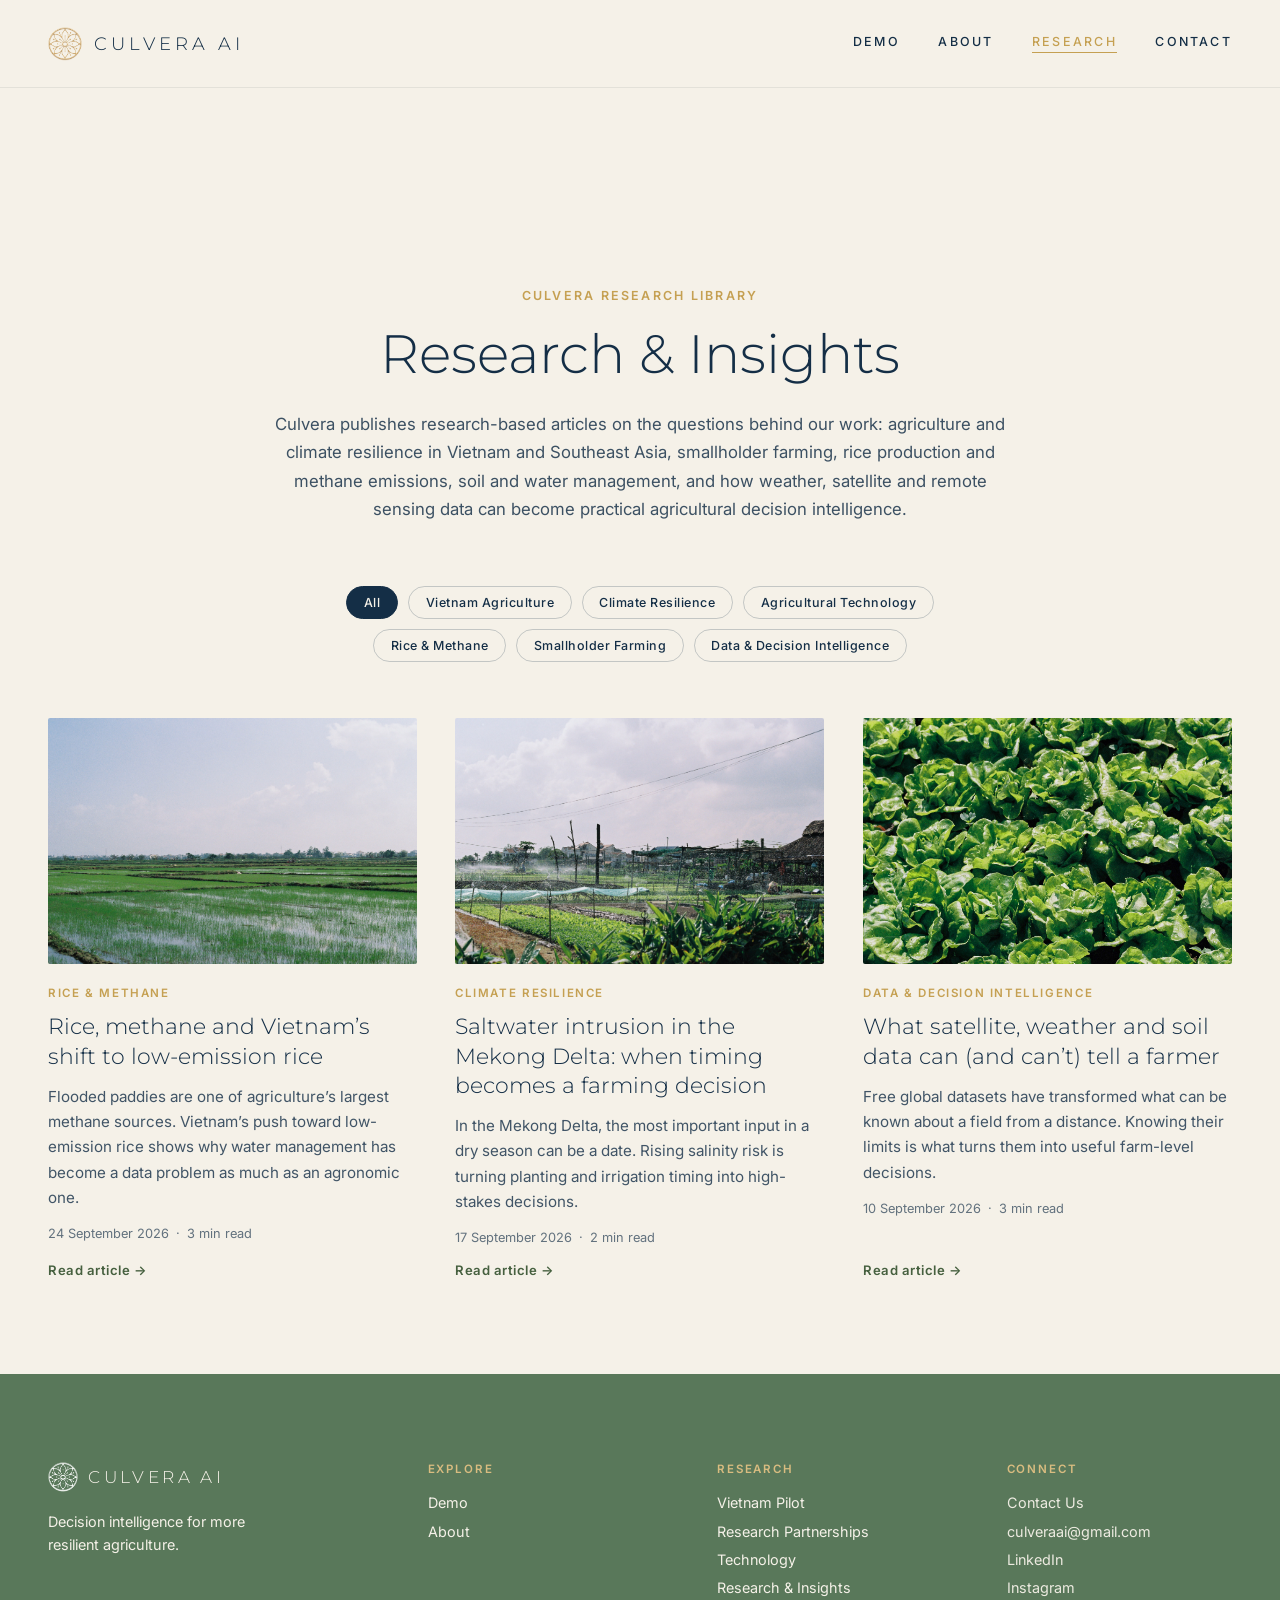
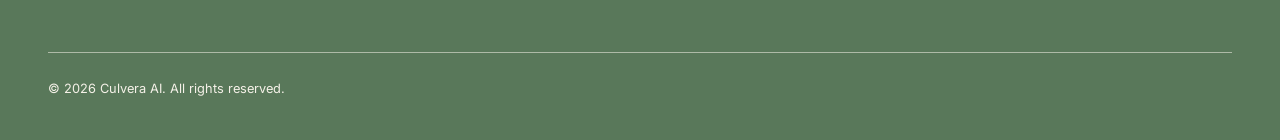
==== commit b402ebda: "Always show the homepage header; add Research to the main nav - Homepage header (logo, wordmark, nav" ====
--- a/research-insights/index.html
+++ b/research-insights/index.html
@@ -73,6 +73,7 @@
     <nav class="site-header__nav" aria-label="Primary">
       <a href="../demo.html">DEMO</a>
       <a href="../about.html">ABOUT</a>
+      <a href="../research-insights/" aria-current="page">RESEARCH</a>
       <a href="../contact.html">CONTACT</a>
     </nav>
   </header>
--- a/css/variables.css
+++ b/css/variables.css
@@ -49,9 +49,9 @@
      a derived multiplier, so "how small it starts", "how big it sits while
      visible", and "how big it grows before dissolving" can each be tuned
      on their own: */
-  --hero-logo-fade-in: 1400ms;
-  --hero-logo-hold: 850ms;
-  --hero-logo-fade-out: 900ms;
+  --hero-logo-fade-in: 1000ms;
+  --hero-logo-hold: 550ms;
+  --hero-logo-fade-out: 650ms;
   --hero-logo-scale-from: 0.28; /* initial, near-invisible size */
   --hero-logo-scale-to: 0.8; /* size while fully visible / holding */
   --hero-logo-scale-exit: 1.1; /* continues growing into this as it fades out */
--- a/css/hero.css
+++ b/css/hero.css
@@ -203,35 +203,11 @@
   justify-content: space-between;
   padding: 0 clamp(1.25rem, 4vw, 3rem);
   background: transparent;
-  pointer-events: none;
-}
-
-.site-header__brand,
-.site-header__nav {
-  opacity: 0;
-  transform: translateY(-8px);
-  transition:
-    opacity var(--hero-header-transition) var(--ease-out-cinematic),
-    transform var(--hero-header-transition) var(--ease-out-cinematic);
-}
-
-body[data-hero-stage="header"] .site-header,
-body[data-hero-stage="done"] .site-header {
-  pointer-events: auto;
-}
-
-body[data-hero-stage="header"] .site-header__brand,
-body[data-hero-stage="done"] .site-header__brand {
-  opacity: 1;
-  transform: translateY(0);
-}
-
-body[data-hero-stage="header"] .site-header__nav,
-body[data-hero-stage="done"] .site-header__nav {
-  opacity: 1;
-  transform: translateY(0);
-  transition-delay: 120ms; /* nav settles a beat after the brand mark */
-}
+}
+
+/* The header is visible and clickable from page load, including while
+   the hero intro plays; the intro only animates the centred logo,
+   wordmark and tagline. */
 
 .site-header__brand {
   display: flex;
--- a/css/contact.css
+++ b/css/contact.css
@@ -26,11 +26,6 @@
   background: rgba(245, 241, 232, 0.92);
   backdrop-filter: blur(6px);
   border-bottom: 1px solid rgba(30, 42, 53, 0.08);
-  /* hero.css defaults .site-header to pointer-events: none and only
-     re-enables it for body[data-hero-stage="header"|"done"] — which only
-     ever exists on index.html. Every page using this static variant needs
-     its own override, or the header is genuinely unclickable. */
-  pointer-events: auto;
 }
 
 .site-header--static .site-header__brand,
--- a/css/editorial.css
+++ b/css/editorial.css
@@ -1,9 +1,9 @@
 /* ==========================================================================
    Culvera AI — Editorial pages
    --------------------------------------------------------------------------
-   Research & Insights (library grid, article cards, article pages) and
-   long-form text pages (Privacy, Terms). Loaded alongside contact.css,
-   whose static header and .contact-hero editorial intro these pages reuse.
+   Research & Insights: library grid, article cards and article pages.
+   Loaded alongside contact.css, whose static header and .contact-hero
+   editorial intro these pages reuse.
 
    Same restraint as the rest of the site: Warm Ivory ground, Deep Navy
    type, Montserrat Light headings, gold for small labels and accents only.
@@ -348,7 +348,7 @@
 }
 
 /* ---------------------------------------------------------------------- */
-/* Long-form prose (article bodies, Privacy, Terms)                        */
+/* Long-form prose (article bodies)                                        */
 /* ---------------------------------------------------------------------- */
 
 .prose {
@@ -554,37 +554,3 @@
 .related-insights__all:focus-visible {
   color: var(--color-gold);
 }
-
-/* ---------------------------------------------------------------------- */
-/* Legal pages (Privacy, Terms)                                            */
-/* ---------------------------------------------------------------------- */
-
-.legal-page {
-  padding-bottom: clamp(4rem, 8vw, 6rem);
-}
-
-.legal-page__updated {
-  font-family: var(--font-nav);
-  font-size: 0.85rem;
-  color: var(--color-navy);
-  opacity: 0.65;
-  margin: 1.25rem 0 0;
-}
-
-/* Visible marker that the copy is a draft awaiting legal review. Remove
-   the element from the page once final text is in place. */
-.legal-notice {
-  margin: 0 0 2.5rem;
-  padding: 1.1rem 1.4rem;
-  border: 1px dashed var(--color-gold);
-  border-radius: 2px;
-  font-family: var(--font-nav);
-  font-size: 0.9rem;
-  line-height: 1.65;
-  color: var(--color-navy);
-  background: rgba(197, 160, 82, 0.08);
-}
-
-.legal-notice strong {
-  font-weight: 600;
-}
